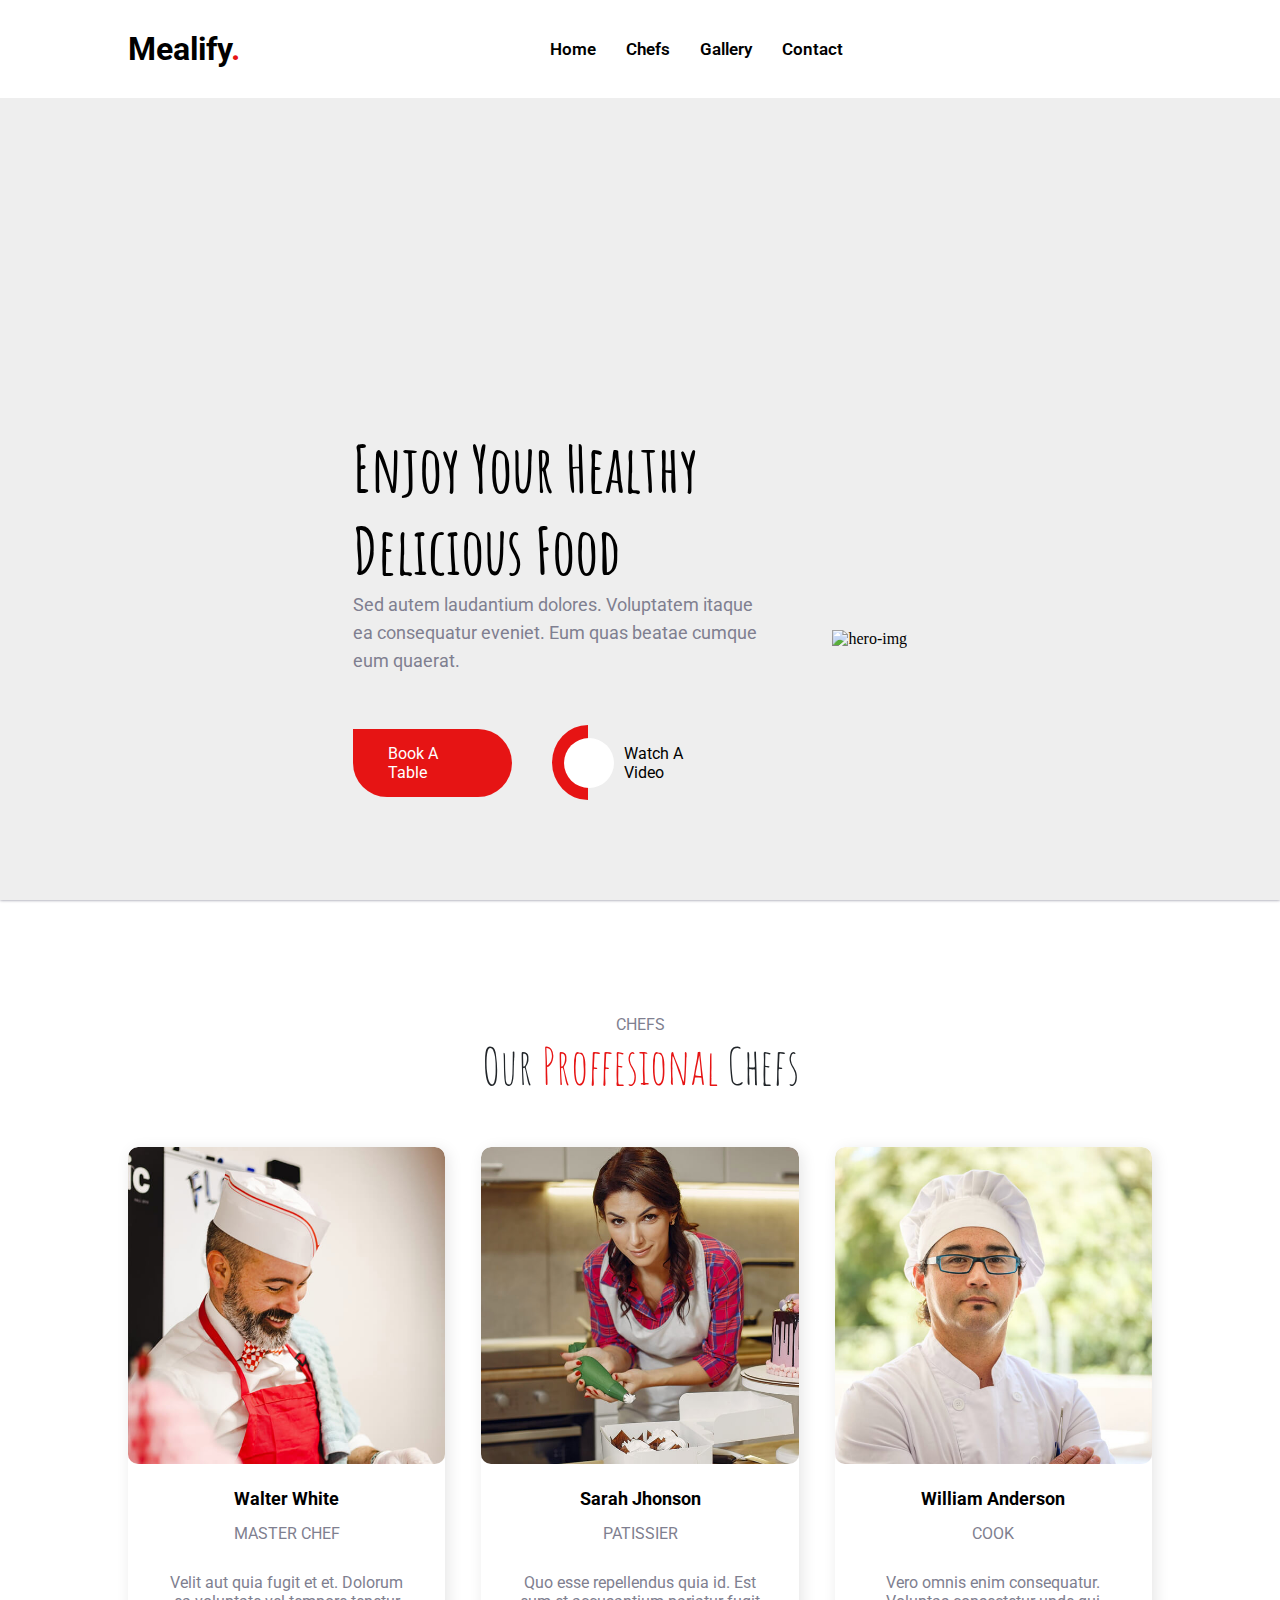
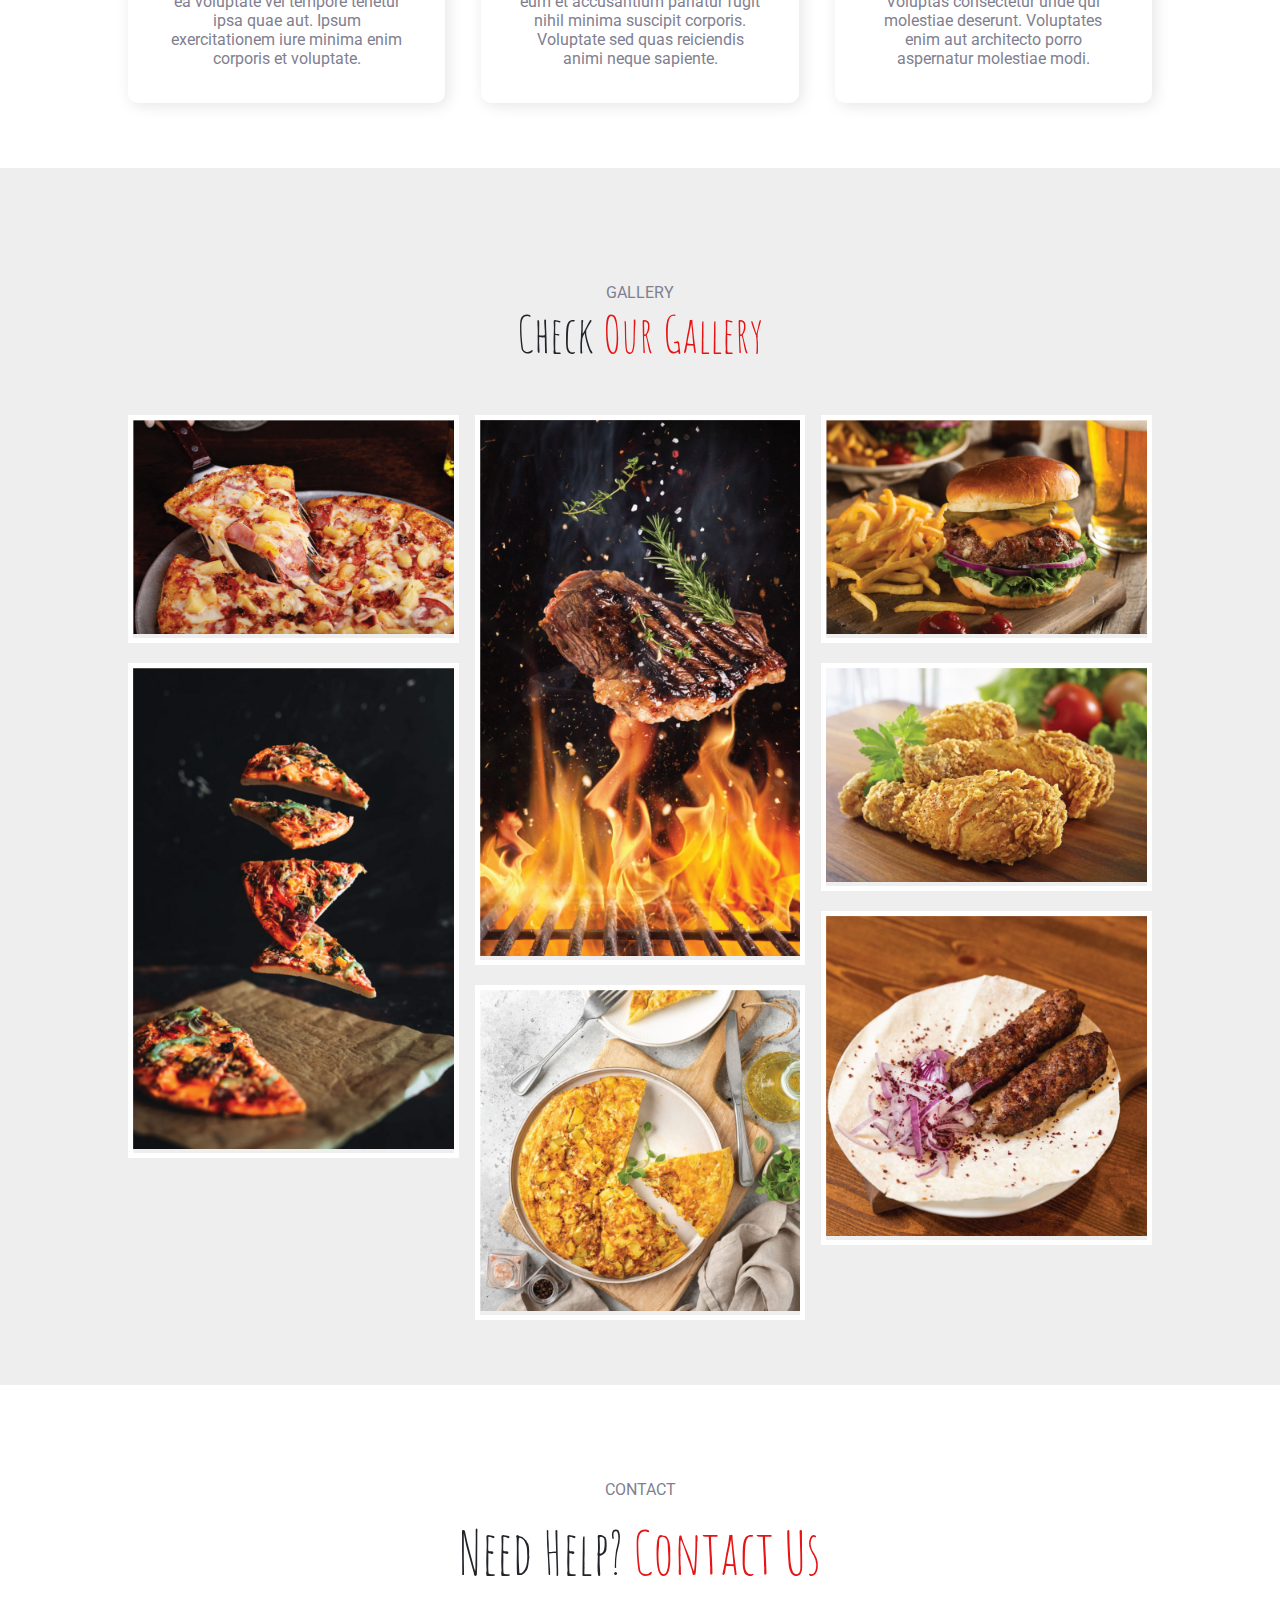
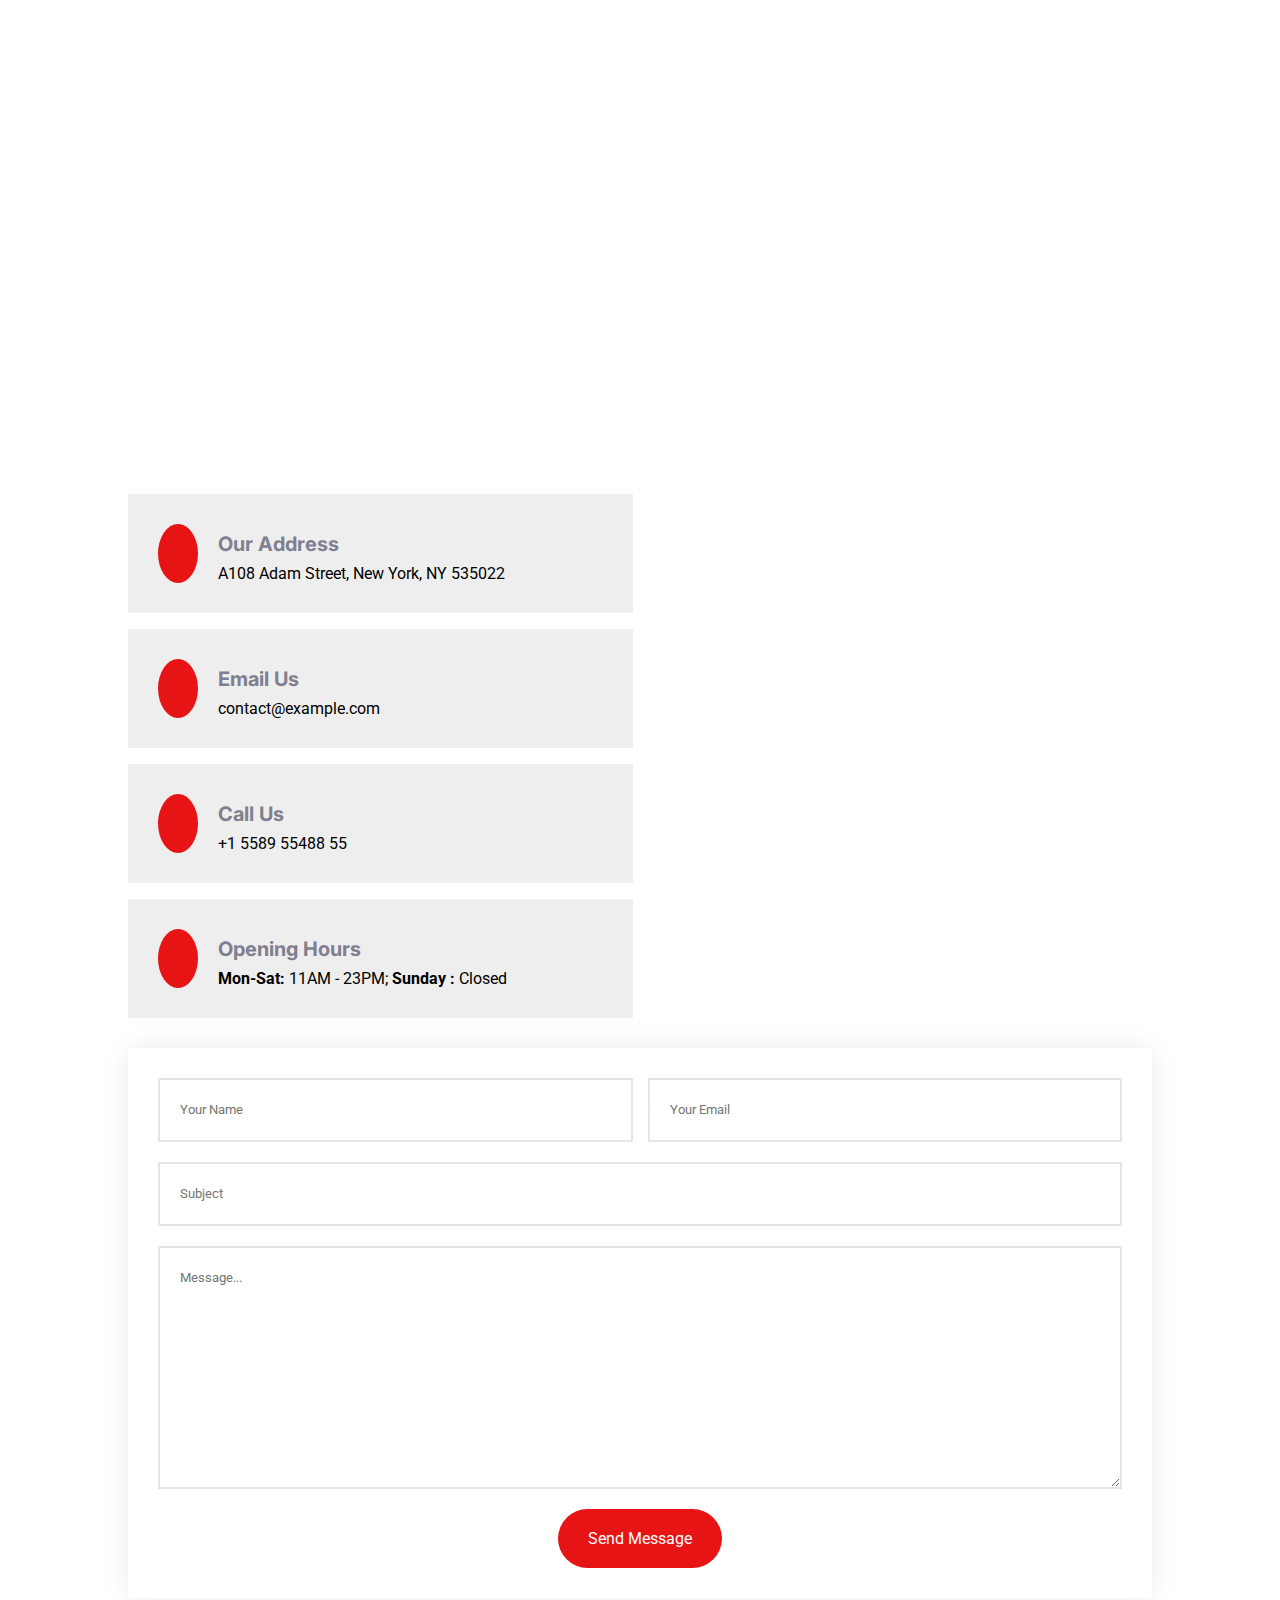
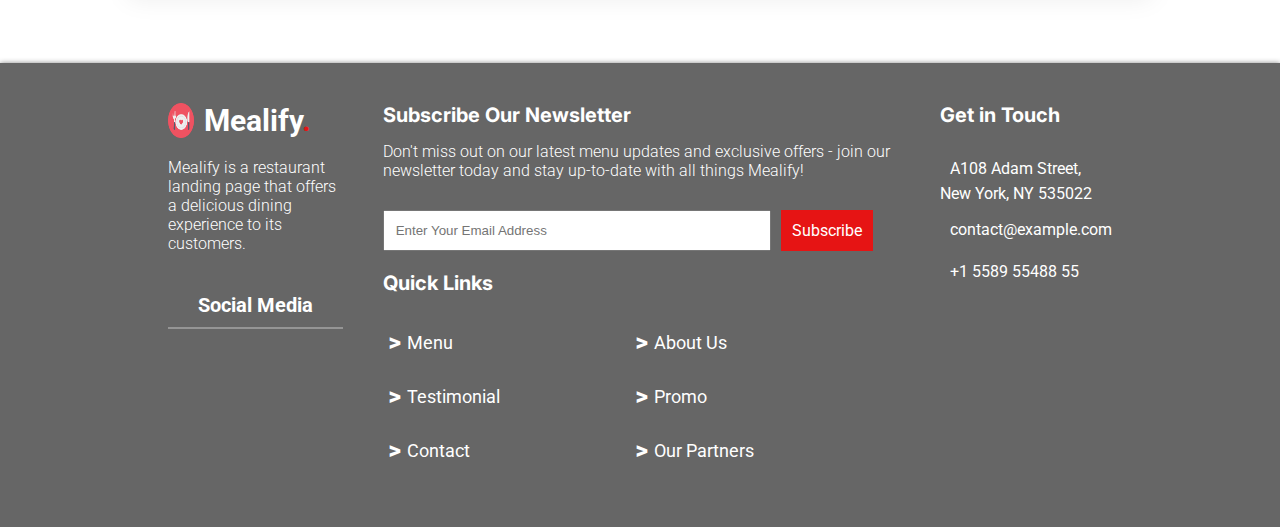
==== assignment-mealify/index.html @ a6d438a0 "Add files via upload" ====
<!DOCTYPE html>
<html lang="en">
  <head>
    <meta charset="UTF-8" />
    <meta name="viewport" content="width=device-width, initial-scale=1.0" />
    <title>Mealify</title>
    <link
      rel="stylesheet"
      href="https://cdnjs.cloudflare.com/ajax/libs/font-awesome/6.4.0/css/all.min.css"
      integrity="sha512-iecdLmaskl7CVkqkXNQ/ZH/XLlvWZOJyj7Yy7tcenmpD1ypASozpmT/E0iPtmFIB46ZmdtAc9eNBvH0H/ZpiBw=="
      crossorigin="anonymous"
      referrerpolicy="no-referrer"
    />
    <link rel="preconnect" href="https://fonts.googleapis.com" />
    <link rel="preconnect" href="https://fonts.gstatic.com" crossorigin />
    <link
      href="https://fonts.googleapis.com/css2?family=Amatic+SC:wght@400;700&display=swap"
      rel="stylesheet"
    />
    <link
      href="https://fonts.googleapis.com/css2?family=Roboto:wght@300;400;500;700;900&display=swap"
      rel="stylesheet"
    />
    <link
      href="https://fonts.googleapis.com/css2?family=Inter:wght@300;400;500;600;700;800;900&display=swap"
      rel="stylesheet"
    />
    <link rel="stylesheet" href="./css/style.css" />
  </head>
  <body>
    <!-- Header -->
    <nav>
      <div class="container">
        <div class="logo">
          <h1>Mealify<span>.</span></h1>
        </div>
        <div class="nav-bar">
          <ul class="menu-items">
            <li><a href="#home">Home</a></li>
            <li><a href="#chefs">Chefs</a></li>
            <li><a href="#gallery">Gallery</a></li>
            <li><a href="#contact">Contact</a></li>
          </ul>
        </div>
        <div class="mode-switch">
          <label for="mode" class="light"
            ><i class="fa-solid fa-sun"></i
          ></label>
          <label for="mode" class="dark"
            ><i class="fa-solid fa-moon"></i
          ></label>
          <input type="checkbox" id="mode" class="mode" />
          <i class="menu-bars fa-solid fa-bars"></i>
        </div>
      </div>
    </nav>
    <div id="home" class="hero-section-bg">
      <div class="container hero-section">
        <div class="header-content">
          <h2>Enjoy Your Healthy Delicious Food</h2>
          <p>
            Sed autem laudantium dolores. Voluptatem itaque ea consequatur
            eveniet. Eum quas beatae cumque eum quaerat.
          </p>
          <div class="btn-group">
            <a href="" class="red-btn">Book A Table</a>
            <a href="" class="video-btn"> Watch A Video</a>
          </div>
        </div>
        <div class="header-image">
          <img src="/img/hero-img.png" alt="hero-img" />
        </div>
      </div>
    </div>
    <!-- Header -->

    <!--CHEFS SECTION-->
    <div id="chefs" class="chefs-section">
      <div class="container">
        <div class="chefs-heading">
          <h3>Chefs</h3>
          <h1>Our <span>Proffesional</span> Chefs</h1>
        </div>
        <div class="chefs-pictures">
          <div class="card">
            <div class="card-inner">
              <div class="card-img">
                <img src="./img/chefs-1.jpg" alt="Chef-1" />
              </div>
              <div class="card-content">
                <h3>Walter White</h3>
                <p class="card-content-job">Master Chef</p>

                <p>
                  Velit aut quia fugit et et. Dolorum ea voluptate vel tempore
                  tenetur ipsa quae aut. Ipsum exercitationem iure minima enim
                  corporis et voluptate.
                </p>
                <ul class="social-icons">
                  <li>
                    <a href=""><i class="fa-brands fa-facebook"></i></a>
                  </li>
                  <li>
                    <a href=""><i class="fa-brands fa-twitter"></i></a>
                  </li>
                  <li>
                    <a href=""><i class="fa-brands fa-instagram"></i></a>
                  </li>
                  <li>
                    <a href=""><i class="fa-brands fa-linkedin"></i></a>
                  </li>
                </ul>
              </div>
            </div>
          </div>
          <div class="card">
            <div class="card-inner">
              <div class="card-img">
                <img src="./img/chefs-2.jpg" alt="Chef-2" />
              </div>
              <div class="card-content">
                <h3>Sarah Jhonson</h3>
                <p class="card-content-job">Patissier</p>
                <p>
                  Quo esse repellendus quia id. Est eum et accusantium pariatur
                  fugit nihil minima suscipit corporis. Voluptate sed quas
                  reiciendis animi neque sapiente.
                </p>
                <ul class="social-icons">
                  <li>
                    <a href=""><i class="fa-brands fa-facebook"></i></a>
                  </li>
                  <li>
                    <a href=""><i class="fa-brands fa-twitter"></i></a>
                  </li>
                  <li>
                    <a href=""><i class="fa-brands fa-instagram"></i></a>
                  </li>
                  <li>
                    <a href=""><i class="fa-brands fa-linkedin"></i></a>
                  </li>
                </ul>
              </div>
            </div>
          </div>
          <div class="card">
            <div class="card-inner">
              <div class="card-img">
                <img src="./img/chefs-3.jpg" alt="Chef-3" />
              </div>
              <div class="card-content">
                <h3>William Anderson</h3>
                <p class="card-content-job">Cook</p>
                <p>
                  Vero omnis enim consequatur. Voluptas consectetur unde qui
                  molestiae deserunt. Voluptates enim aut architecto porro
                  aspernatur molestiae modi.
                </p>
                <ul class="social-icons">
                  <li>
                    <a href=""><i class="fa-brands fa-facebook"></i></a>
                  </li>
                  <li>
                    <a href=""><i class="fa-brands fa-twitter"></i></a>
                  </li>
                  <li>
                    <a href=""><i class="fa-brands fa-instagram"></i></a>
                  </li>
                  <li>
                    <a href=""><i class="fa-brands fa-linkedin"></i></a>
                  </li>
                </ul>
              </div>
            </div>
          </div>
        </div>
      </div>
    </div>
    <!--CHEFS SECTION-->
    <!--GALLERY SECTION-->
    <div id="gallery" class="gallery-section">
      <div class="container">
        <div class="gallery-heading">
          <p>Gallery</p>
          <h1>Check <span>Our Gallery</span></h1>
        </div>
        <div class="gallery-masonry">
          <div class="gallery-content">
            <img src="./img/meal-1.jpg" alt="meal-1" />
            <div class="gllery-content-overlay">
              <h3>Pizza</h3>
              <p>Hawaiian pizza with ham and pineapple</p>
            </div>
          </div>
          <div class="gallery-content">
            <img src="./img/meal-4.jpg" alt="meal-4" />
            <div class="gllery-content-overlay">
              <h3>Levitation pizza</h3>
              <p>Levitation pizza on black background.</p>
            </div>
          </div>
          <div class="gallery-content">
            <img src="./img/meal-2.jpg" alt="meal-2" />
            <div class="gllery-content-overlay">
              <h3>Beef steaks</h3>
              <p>
                Tasty beef steaks flying above cast iron grate with fire flames.
              </p>
            </div>
          </div>
          <div class="gallery-content">
            <img src="./img/meal-7.jpg" alt="meal-7" />
            <div class="gllery-content-overlay">
              <h3>Frittata</h3>
              <p>Frittata or potato pie in a ceramic plate</p>
            </div>
          </div>
          <div class="gallery-content">
            <img src="./img/meal-3.jpg" alt="meal-3" />
            <div class="gllery-content-overlay">
              <h3>Burger</h3>
              <p>grass fed bison hamburger with chips & beer</p>
            </div>
          </div>
          <div class="gallery-content">
            <img src="./img/meal-5.jpg" alt="meal-5" />
            <div class="gllery-content-overlay">
              <h3>Crispy Fried Chicken</h3>
              <p>
                Golden brown chicken legs with a crunchy coating and juicy meat
              </p>
            </div>
          </div>
          <div class="gallery-content">
            <img src="./img/meal-6.jpg" alt="meal-6" />
            <div class="gllery-content-overlay">
              <h3>Lyulya kebab</h3>
              <p>
                Tender and juicy skewers of ground lamb or beef, flavored with
                aromatic spices and herbs
              </p>
            </div>
          </div>
        </div>
      </div>
    </div>
    <!--GALLERY SECTION-->
    <!--CONTACT SECTION-->
    <div id="contact" class="contact-section">
      <div class="container">
        <div class="contact-heading">
          <p>Contact</p>
          <h1>Need Help? <span>Contact Us</span></h1>
        </div>
        <div class="contact-map">
          <iframe
            src="https://www.google.com/maps/embed?pb=!1m14!1m8!1m3!1d12097.445785295115!2d-74.006138!3d40.710059!3m2!1i1024!2i768!4f13.1!3m3!1m2!1s0x89c25a22a3bda30d%3A0xb89d1fe6bc499443!2sDowntown%20Conference%20Center!5e0!3m2!1sen!2sus!4v1681863129691!5m2!1sen!2sus"
            style="border: 0"
            allowfullscreen=""
            loading="lazy"
            referrerpolicy="no-referrer-when-downgrade"
          ></iframe>
        </div>
        <div class="contact-details">
          <div class="address">
            <div class="icon">
              <i class="fa-solid fa-map"></i>
            </div>
            <div class="address-content">
              <h3>Our Address</h3>
              <p>A108 Adam Street, New York, NY 535022</p>
            </div>
          </div>
          <div class="email">
            <div class="icon">
              <i class="fa-solid fa-envelope"></i>
            </div>
            <div class="email-content">
              <h3>Email Us</h3>
              <p>contact@example.com</p>
            </div>
          </div>
          <div class="call-us">
            <div class="icon">
              <i class="fa-solid fa-phone"></i>
            </div>
            <div class="call-us-content">
              <h3>Call Us</h3>
              <p>+1 5589 55488 55</p>
            </div>
          </div>
          <div class="working-hours">
            <div class="icon">
              <i class="fa-sharp fa-solid fa-clock"></i>
            </div>
            <div class="working-hours-content">
              <h3>Opening Hours</h3>
              <p><b>Mon-Sat:</b> 11AM - 23PM; <b>Sunday :</b> Closed</p>
            </div>
          </div>
        </div>
        <div class="contact-form">
          <form>
            <div class="info">
              <input type="text" name="name" placeholder="Your Name" />
              <input type="email" name="email" placeholder="Your Email" />
            </div>
            <input type="text" name="subject" placeholder="Subject" />
            <textarea
              rows="10"
              cols="70"
              name="message"
              placeholder="Message..."
            ></textarea>
            <button class="btn" type="submit">Send Message</button>
          </form>
        </div>
      </div>
    </div>
    <!--CONTACT SECTION-->
    <!--FOOTER SECTION-->
    <footer>
      <div class="container">
        <div class="footer-about">
          <div>
            <img src="./img/favicon.png" alt="logo" />
            <h2 class="logo-text">Mealify</h2>
          </div>
          <p>
            Mealify is a restaurant landing page that offers a delicious dining
            experience to its customers.
          </p>
          <h3>Social Media</h3>
          <ul class="social-links">
            <li>
              <a href="">
                <i class="fa-brands fa-facebook"></i>
              </a>
            </li>
            <li>
              <a href=""><i class="fa-brands fa-twitter"></i></a>
            </li>
            <li>
              <a href=""><i class="fa-brands fa-instagram"></i></a>
            </li>
            <li>
              <a href=""><i class="fa-brands fa-linkedin"></i></a>
            </li>
          </ul>
        </div>
          <div class="footer-subscription">
            <div class="subscription-content">
              <h3>Subscribe Our Newsletter</h3>
              <p>
                Don't miss out on our latest menu updates and exclusive offers -
                join our newsletter today and stay up-to-date with all things
                Mealify!
              </p>
              <div class="subscription-form">
                <input type="email" name="email" placeholder="Enter Your Email Address" />
                <button class="subscribe-btn">
                  <i class="fa-solid fa-envelope"></i>
                  Subscribe
                </button>
              </div>
            </div>
            <div class="quick-links">
              <h3>Quick Links</h3>
              <ul>
                <li><a href="">Menu</a></li>
                <li><a href="">About Us</a></li>
                <li><a href="">Testimonial</a></li>
                <li><a href="">Promo</a></li>
                <li><a href="">Contact</a></li>
                <li><a href="">Our Partners</a></li>
              </ul>
            </div>
          </div>
          <div class="footer-contact-details">
            <h3>Get in Touch</h3>
            <ul>
              <li>
                <i class="fa-sharp fa-solid fa-location-dot"></i>
                <span>A108 Adam Street, New York, NY 535022</span>
              </li>
              <li>
                <i class="fa-solid fa-envelope"></i>
                <a href="">contact@example.com</a>
              </li>
              <li>
                <i class="fa-solid fa-phone"></i>
                <a href="">+1 5589 55488 55</a>
              </li>
            </ul>
          </div>
        </div>
      </div>
    </footer>
    <!--FOOTER SECTION-->
  </body>
</html>
---- assignment-mealify/css/style.css ----
:root {
  --light-gray: #eeeeee;
  --red: #e61414;
  --pcolor: #7f7f90;
  --dark-black: #171717;
  --light-black: #252525;
  --gold: #c17e20;
  --lighter-black: #202020;
}

* {
  padding: 0;
  margin: 0;
  box-sizing: border-box;
}

.container {
  width: 80%;
  margin: 15px auto;
}

html {
  scroll-behavior: smooth;
}

nav {
  background-color: #fff;
  position: fixed;
  width: 100%;
  z-index: 999;
  top: 0;
  left: 0;
  right: 0;
}

nav .container {
  display: flex;
  flex-wrap: nowrap;
  justify-content: space-between;
  align-items: center;
  padding: 15px 0px;
}

.logo h1 {
  font-family: "Roboto", sans-serif;
}

.logo span {
  color: var(--red);
}

.menu-items {
  list-style: none;
  display: flex;
}

.menu-items li {
  padding: 0px 15px;
}

.menu-items a {
  text-decoration: none;
  font-family: "Roboto", sans-serif;
  color: #000;
  font-size: 17px;
  font-weight: 600;
  position: relative;
}

.menu-items a::before {
  content: "";
  position: absolute;
  background-color: var(--red);
  height: 5px;
  width: 0%;
  bottom: -5px;
  transition: 0.5s;
}

.menu-items a:hover::before {
  width: 100%;
}

.menu-bars {
  display: none;
}

.hero-section-bg {
  background-color: var(--light-gray);
  box-shadow: 0px 0px 3px var(--pcolor);
  height: 100vh;
  display: flex;
  align-items: flex-end;
}

.hero-section-bg .container {
  display: flex;
  align-items: center;
  justify-content: center;
  gap: 50px;
  margin-bottom: 50px;
}

.header-content {
  width: 40%;
}

.header-content h2 {
  font-family: "Amatic SC", cursive;
  font-weight: 700;
  font-size: 65px;
}

.header-content p {
  font-family: "Roboto", sans-serif;
  color: var(--pcolor);
  font-size: 18px;
  font-weight: 400;
  line-height: 28px;
}

.header-image {
  max-width: 40%;
  padding: 20px;
}

.header-image img {
  width: 100%;
}

.header-image img:hover {
  animation: shake 1s infinite;
}

@keyframes shake {
  0% {
    transform: translate(1px, 1px) rotate(0deg);
  }
  10% {
    transform: translate(-1px, -2px) rotate(-1deg);
  }
  20% {
    transform: translate(-3px, 0px) rotate(1deg);
  }
  30% {
    transform: translate(3px, 2px) rotate(0deg);
  }
  40% {
    transform: translate(1px, -1px) rotate(1deg);
  }
  50% {
    transform: translate(-1px, 2px) rotate(-1deg);
  }
  60% {
    transform: translate(-3px, 1px) rotate(0deg);
  }
  70% {
    transform: translate(3px, 1px) rotate(-1deg);
  }
  80% {
    transform: translate(-1px, -1px) rotate(1deg);
  }
  90% {
    transform: translate(1px, 2px) rotate(0deg);
  }
  100% {
    transform: translate(1px, -2px) rotate(-1deg);
  }
}

.btn-group {
  margin: 30px 0px;
  display: flex;
  align-items: center;
}

.btn-group a {
  text-decoration: none;
  margin-right: 20px;
}

.red-btn {
  color: #fff;
  background-color: var(--red);
  padding: 15px 35px;
  border-radius: 0px 50px 50px 50px;
  font-family: "Roboto", sans-serif;
}

.video-btn {
  display: flex;
  align-items: center;
  position: relative;
  padding: 20px;
  font-family: "Roboto", sans-serif;
  color: #000;
}

.video-btn::before {
  content: "";
  width: 75px;
  height: 75px;
  border-radius: 50%;
  background: linear-gradient(90deg, var(--red) 50%, transparent 50%);
}

.video-btn::after {
  content: "\f04b";
  font-weight: 900;
  font-family: "Font Awesome 6 Free";
  color: #000;
  width: 50px;
  height: 50px;
  border-radius: 50%;
  background-color: #fff;
  position: absolute;
  left: 15%;
  display: flex;
  align-items: center;
  justify-content: center;
}

.chefs-section {
  padding: 50px 0px;
}

.chefs-heading {
  padding: 50px 0px;
  text-align: center;
}

.chefs-heading h3 {
  font-family: "Roboto", sans-serif;
  font-size: 16px;
  font-weight: 400;
  color: rgb(127, 127, 144);
  text-transform: uppercase;
}

.chefs-heading h1 {
  font-family: "Amatic SC", sans-serif;
  font-size: 50px;
  font-weight: 400;
  color: rgb(33, 37, 41);
}

.chefs-heading span {
  font-family: "Amatic SC", sans-serif;
  font-size: 50px;
  font-weight: 400;
  color: var(--red);
}

.chefs-pictures {
  display: flex;
  justify-content: space-between;
}

.card {
  width: 31%;
  box-shadow: 3px 3px 15px 0px rgba(0, 0, 0, 0.1);
  border-radius: 10px;
  transition: 1s;
  overflow: hidden;
  position: relative;
}

.card:hover {
  scale: 1.1;
}

.card-img {
  position: relative;
}

.card-img::before {
  content: "";
  background-image: url(/img/zegzag.svg);
  background-repeat: no-repeat;
  position: absolute;
  width: 100%;
  height: 100%;
  top: 80%;
}

.card-img img {
  width: 100%;
  border-radius: 10px;
}

.card-content {
  text-align: center;
  padding: 20px;
}

.card-content h3 {
  font-family: "Roboto", sans-serif;
  font-size: 18px;
  font-weight: 700;
  text-transform: capitalize;
}

.card-content-job {
  padding-bottom: 20px;
  font-family: "Roboto", sans-serif;
  font-size: 15px;
  font-weight: 400;
  color: rgb(127, 127, 144);
  text-transform: uppercase;
}
.card-content p {
  padding: 15px;
  font-family: "Roboto", sans-serif;
  font-size: 16px;
  font-weight: 400;
  color: rgb(127, 127, 144);
}

.social-icons {
  list-style: none;
  background-color: #ffffff4d;
  width: fit-content;
  padding: 15px;
  border-radius: 5px;
  position: absolute;
  top: 0;
  right: -15%;
  transition: right 0.5;
}
.social-icons li a {
  color: #37373f66;
}

.social-icons li a i {
  padding-bottom: 10px;
  font-size: 18px;
}

.social-icons li a i:hover {
  color: #000000a2;
}

.card:hover .social-icons {
  right: 5%;
  top: 3%;
  transition: right 0.5s 0.5s;
}

.gallery-section {
  background-color: var(--light-gray);
  padding: 50px 0px;
}

.gallery-heading {
  padding: 50px 0px;
  text-align: center;
}

.gallery-heading p {
  font-family: "Roboto", sans-serif;
  font-size: 16px;
  font-weight: 400;
  color: rgb(127, 127, 144);
  text-transform: uppercase;
}

.gallery-heading h1 {
  font-family: "Amatic SC", sans-serif;
  font-size: 50px;
  font-weight: 400;
  color: rgb(33, 37, 41);
}

.gallery-heading span {
  font-family: "Amatic SC", sans-serif;
  font-size: 50px;
  font-weight: 400;
  color: var(--red);
}

.gallery-masonry {
  column-count: 3;
}

.gallery-content {
  position: relative;
  overflow: hidden;
  border: 5px solid #fff;
  height: fit-content;
  margin-bottom: 20px;
}

.gallery-content img {
  width: 100%;
  transition: scale 0.5s;
}

.gallery-content:hover img {
  scale: 1.1;
}

.gallery-masonry .gallery-content .gllery-content-overlay {
  background-color: #3e3e3e48;
  position: absolute;
  width: 100%;
  height: 100%;
  top: 100%;
  left: 0;
  padding: 20px;
  color: #fff;
  display: flex;
  flex-direction: column;
  justify-content: center;
  align-items: center;
  text-align: center;
  transition: top 0.5s;
}

.gallery-masonry .gallery-content:hover .gllery-content-overlay {
  top: 0;
}

.gallery-content .gllery-content-overlay h3 {
  font-family: "Inter", sans-serif;
  font-size: 24px;
}

.gallery-content .gllery-content-overlay p {
  font-family: "Roboto", sans-serif;
  font-size: 16px;
  font-weight: 400;
}

.contact-section {
  padding: 50px 0px;
}

.contact-heading {
  text-align: center;
  padding: 30px 0px;
}

.contact-heading p {
  font-family: "Roboto", sans-serif;
  font-size: 16px;
  font-weight: 400;
  text-transform: uppercase;
  padding-bottom: 15px;
  color: rgb(127, 127, 144);
}

.contact-heading h1 {
  font-family: "Amatic SC", sans-serif;
  font-size: 60px;
  font-weight: 400;
  color: rgb(33, 37, 41);
}

.contact-heading span {
  font-family: "Amatic SC", sans-serif;
  font-size: 60px;
  font-weight: 400;
  color: var(--red);
}

.contact-map iframe {
  width: 100%;
  height: 50vh;
}

.address,
.email,
.call-us,
.working-hours {
  background-color: var(--light-gray);
  width: 49.3%;
  padding: 30px;
  display: flex;
  column-gap: 20px;
}

.contact-details {
  display: flex;
  flex-wrap: wrap;
  gap: 16px;
  margin: 20px 0px;
}

.address-content h3,
.email-content h3,
.call-us-content h3,
.working-hours-content h3 {
  font-family: "Inter", sans-serif;
  font-size: 20px;
  font-weight: 700;
  color: var(--pcolor);
  line-height: 40px;
}

.address-content p,
.email-content p,
.call-us-content p,
.working-hours-content p {
  font-family: "Roboto", sans-serif;
  font-size: 16px;
  font-weight: 400;
}

.icon {
  background-color: var(--red);
  padding: 20px;
  border-radius: 50%;
}

.icon i {
  color: #fff;
  font-size: 20px;
}

.contact-form {
  margin-top: 30px;
}

.contact-form form {
  display: flex;
  flex-direction: column;
  box-shadow: 0px 0px 25px #00000014;
  padding: 30px;
  align-items: center;
}

.contact-form form input,
textarea {
  margin-bottom: 20px;
  padding: 20px;
  line-height: 1.5;
  border: 2px solid rgba(0, 0, 0, 0.1);
  width: 100%;
  font-family: "Roboto", sans-serif;
  font-weight: 400;
  color: rgba(0, 0, 0, 0.1);
}

.contact-form form .info {
  display: flex;
  column-gap: 15px;
  width: 100%;
}

.contact-form form .info input {
  width: 50%;
}

.btn {
  background-color: var(--red);
  padding: 20px 30px;
  width: fit-content;
  color: #fff;
  border: none;
  border-radius: 100px;
  font-family: "Roboto", sans-serif;
  font-size: 16px;
  font-weight: 400;
}

footer {
  background-image: linear-gradient(#0009, #0009),
    url(/img/textured-metal-background.jpg);

  box-shadow: 0px 0px 5px #0007;
  background-size: contain;
}

footer .container {
  margin: 0px auto;
  display: flex;
  padding: 40px;
  gap: 40px;
}

.footer-about {
  display: flex;
  flex-direction: column;
  width: 33.333%;
}

.footer-about div {
  display: flex;
  gap: 10px;
  margin-bottom: 20px;
}

.footer-about p {
  font-family: "Roboto", sans-serif;
  font-size: 16px;
  color: #fff;
  font-weight: 300;
  margin-bottom: 30px;
}

.footer-about h3 {
  font-family: "Roboto", sans-serif;
  font-size: 20px;
  text-align: center;
  color: #fff;
  border-bottom: 2px solid #ddd6;
  margin-bottom: 20px;
  padding: 10px;
}

.social-links {
  list-style: none;
  display: flex;
  gap: 20px;
  justify-content: center;
}
.social-links li a i {
  font-size: 28px;
  color: #fff;
}

.footer-about img {
  width: 15%;
}

.logo-text {
  font-family: "Roboto", sans-serif;
  font-size: 30px;
  color: #fff;
  position: relative;
}

.logo-text::after {
  content: ".";
  color: var(--red);
  font-size: 30px;
}

.subscription-content h3 {
  font-family: "Inter", sans-serif;
  font-size: 20px;
  font-weight: 700;
  color: #fff;
  margin-bottom: 15px;
}

.subscription-content p {
  font-family: "Roboto", sans-serif;
  font-size: 16px;
  color: #fff;
  font-weight: 300;
  margin-bottom: 30px;
}

.subscription-form {
  display: flex;
  gap: 10px;
  margin-bottom: 20px;
}

.subscription-form input {
  padding: 11px;
  width: 75%;
}

.subscribe-btn {
  padding: 11px;
  background-color: var(--red);
  border: none;
  color: #fff;
  font-family: "Roboto", sans-serif;
  font-size: 16px;
}

.quick-links h3 {
  font-family: "Inter", sans-serif;
  font-size: 20px;
  font-weight: 700;
  color: #fff;
  margin-bottom: 30px;
}

.quick-links ul {
  list-style: none;
  display: flex;
  flex-wrap: wrap;
  column-gap: 15px;
}

.quick-links ul li {
  margin-bottom: 20px;
  width: 45%;
  padding: 5px;
  transition: transform 0.5s;
}

.quick-links ul li::before {
  content: ">";
  margin-right: 5px;
  font-family: "Inter", sans-serif;
  color: #fff;
  font-weight: 900;
  font-size: 20px;
}

.quick-links ul li a {
  text-decoration: none;
  color: #fff;
  font-family: "Roboto", sans-serif;
  font-size: 18px;
}

.quick-links ul li:hover {
  background-color: #222;
  transform: translateX(10px);
}

.footer-contact-details h3 {
  font-family: "Inter", sans-serif;
  font-size: 20px;
  font-weight: 700;
  color: #fff;
  margin-bottom: 30px;
}

.footer-contact-details ul {
  list-style: none;
}

.footer-contact-details ul li {
  padding-bottom: 15px;
}

.footer-contact-details ul li i {
  font-size: 24px;
  color: var(--red);
  margin-right: 10px;
  vertical-align: middle;
}

.footer-contact-details ul li a {
  font-size: 16px;
  color: #fff;
  text-decoration: none;
  font-family: "Roboto", sans-serif;
}

.footer-contact-details ul li span {
  font-size: 16px;
  color: #fff;
  font-family: "Roboto", sans-serif;
}

/* Dark Mode */

.light,
.dark i {
  font-size: 26px;
}

.light,
input[type="checkbox"] {
  display: none;
}

:root:has(#mode:checked) .container {
  margin: 15px auto 0px;
}

:root:has(#mode:checked) .light {
  display: block;
}

:root:has(#mode:checked) .dark {
  display: none;
}

:root:has(#mode:checked) nav {
  background-color: var(--dark-black);
}

:root:has(#mode:checked) .hero-section-bg {
  background-color: var(--light-black);
}

:root:has(#mode:checked) .menu-items li a,
.light i {
  color: #fff;
}

:root:has(#mode:checked) .header-content h2 {
  color: #fff;
}

:root:has(#mode:checked) .logo h1 {
  color: #fff;
}

:root:has(#mode:checked) .logo span {
  color: var(--gold);
}

:root:has(#mode:checked) .video-btn {
  color: #fff;
}

:root:has(#mode:checked) .menu-items a::before {
  background-color: var(--gold);
}

:root:has(#mode:checked) .chefs-section {
  background-color: var(--lighter-black);
}

:root:has(#mode:checked) .chefs-heading h1 {
  color: #fff;
}

:root:has(#mode:checked) .chefs-heading span {
  color: var(--gold);
}

:root:has(#mode:checked) .card-content h3 {
  color: #fff;
}

:root:has(#mode:checked) .card-inner {
  background-color: #171717;
}

:root:has(#mode:checked) .card-img::before {
  content: "";
  background-image: url(/img/zegzag-dark.svg);
  background-repeat: no-repeat;
  position: absolute;
  width: 100%;
  height: 100%;
  top: 80%;
}

:root:has(#mode:checked) .gallery-section {
  background-color: var(--light-black);
}

:root:has(#mode:checked) .gallery-heading h1 {
  color: #fff;
}

:root:has(#mode:checked) .gallery-heading span {
  color: var(--gold);
}

:root:has(#mode:checked) .contact-section {
  background-color: var(--lighter-black);
}

:root:has(#mode:checked) .contact-section h1 {
  color: #fff;
}

:root:has(#mode:checked) .contact-section span {
  color: var(--gold);
}

:root:has(#mode:checked) .address {
  background-color: var(--dark-black);
}

:root:has(#mode:checked) .email {
  background-color: var(--dark-black);
}

:root:has(#mode:checked) .call-us {
  background-color: var(--dark-black);
}

:root:has(#mode:checked) .working-hours {
  background-color: var(--dark-black);
}

:root:has(#mode:checked) .address-content p {
  color: #fff;
}

:root:has(#mode:checked) .email-content p {
  color: #fff;
}

:root:has(#mode:checked) .call-us-content p {
  color: #fff;
}

:root:has(#mode:checked) .working-hours-content p {
  color: #fff;
}

:root:has(#mode:checked) .icon {
  background-color: var(--gold);
}

:root:has(#mode:checked) .icon i {
  color: #000;
}

:root:has(#mode:checked) form {
  background-color: var(--dark-black);
}

:root:has(#mode:checked) .btn {
  background-color: var(--gold);
}

:root:has(#mode:checked) footer .container {
  margin: auto;
}

:root:has(#mode:checked) .subscribe-btn {
  background-color: var(--gold);
}

:root:has(#mode:checked) .footer-contact-details i {
  color: var(--gold);
}

:root:has(.hero-section-bg:target) li a[href="#home"]::after {
  content: "";
  position: absolute;
  background-color: var(--red);
  height: 5px;
  width: 100%;
  bottom: -5px;
  left: 0;
}

:root:has(.chefs-section:target) li a[href="#chefs"]::after {
  content: "";
  position: absolute;
  background-color: var(--red);
  height: 5px;
  width: 100%;
  bottom: -5px;
  left: 0;
}

:root:has(.gallery-section:target) li a[href="#gallery"]::after {
  content: "";
  position: absolute;
  background-color: var(--red);
  height: 5px;
  width: 100%;
  bottom: -5px;
  left: 0;
}

:root:has(.contact-section:target) li a[href="#contact"]::after {
  content: "";
  position: absolute;
  background-color: var(--red);
  height: 5px;
  width: 100%;
  bottom: -5px;
  left: 0;
}

:root:has(.hero-section-bg:target):has(#mode:checked)
  li
  a[href="#home"]::after {
  background-color: var(--gold);
}

:root:has(.chefs-section:target):has(#mode:checked) li a[href="#chefs"]::after {
  background-color: var(--gold);
}

:root:has(.gallery-section:target):has(#mode:checked)
  li
  a[href="#gallery"]::after {
  background-color: var(--gold);
}

:root:has(.contact-section:target):has(#mode:checked)
  li
  a[href="#contact"]::after {
  background-color: var(--gold);
}

/* Media */

@media screen and (max-width: 768px) {
  .menu-items {
    display: none;
  }

  .menu-bars {
    display: inline-block;
    font-size: 24px;
    margin-left: 20px;
  }

  .hero-section-bg {
    height: auto;
  }

  .hero-section {
    margin-top: 50px;
    padding-top: 50px;
  }

  .hero-section-bg .container {
    display: flex;
    flex-direction: column-reverse;
  }

  .header-content {
    width: 100%;
  }

  .header-image {
    max-width: 75%;
  }

  .chefs-pictures {
    flex-direction: column;
  }

  .card {
    width: 100%;
    margin-bottom: 40px;
  }

  .gallery-masonry {
    column-count: 1;
  }

  .address,
  .email,
  .call-us,
  .working-hours {
    width: 100%;
  }

  .contact-form form .info {
    flex-direction: column;
  }

  .contact-form form .info input {
    width: 100%;
  }

  footer .container {
    flex-direction: column;
  }

  .footer-about div {
    align-items: center;
  }

  .footer-about {
    width: 100%;
  }
}
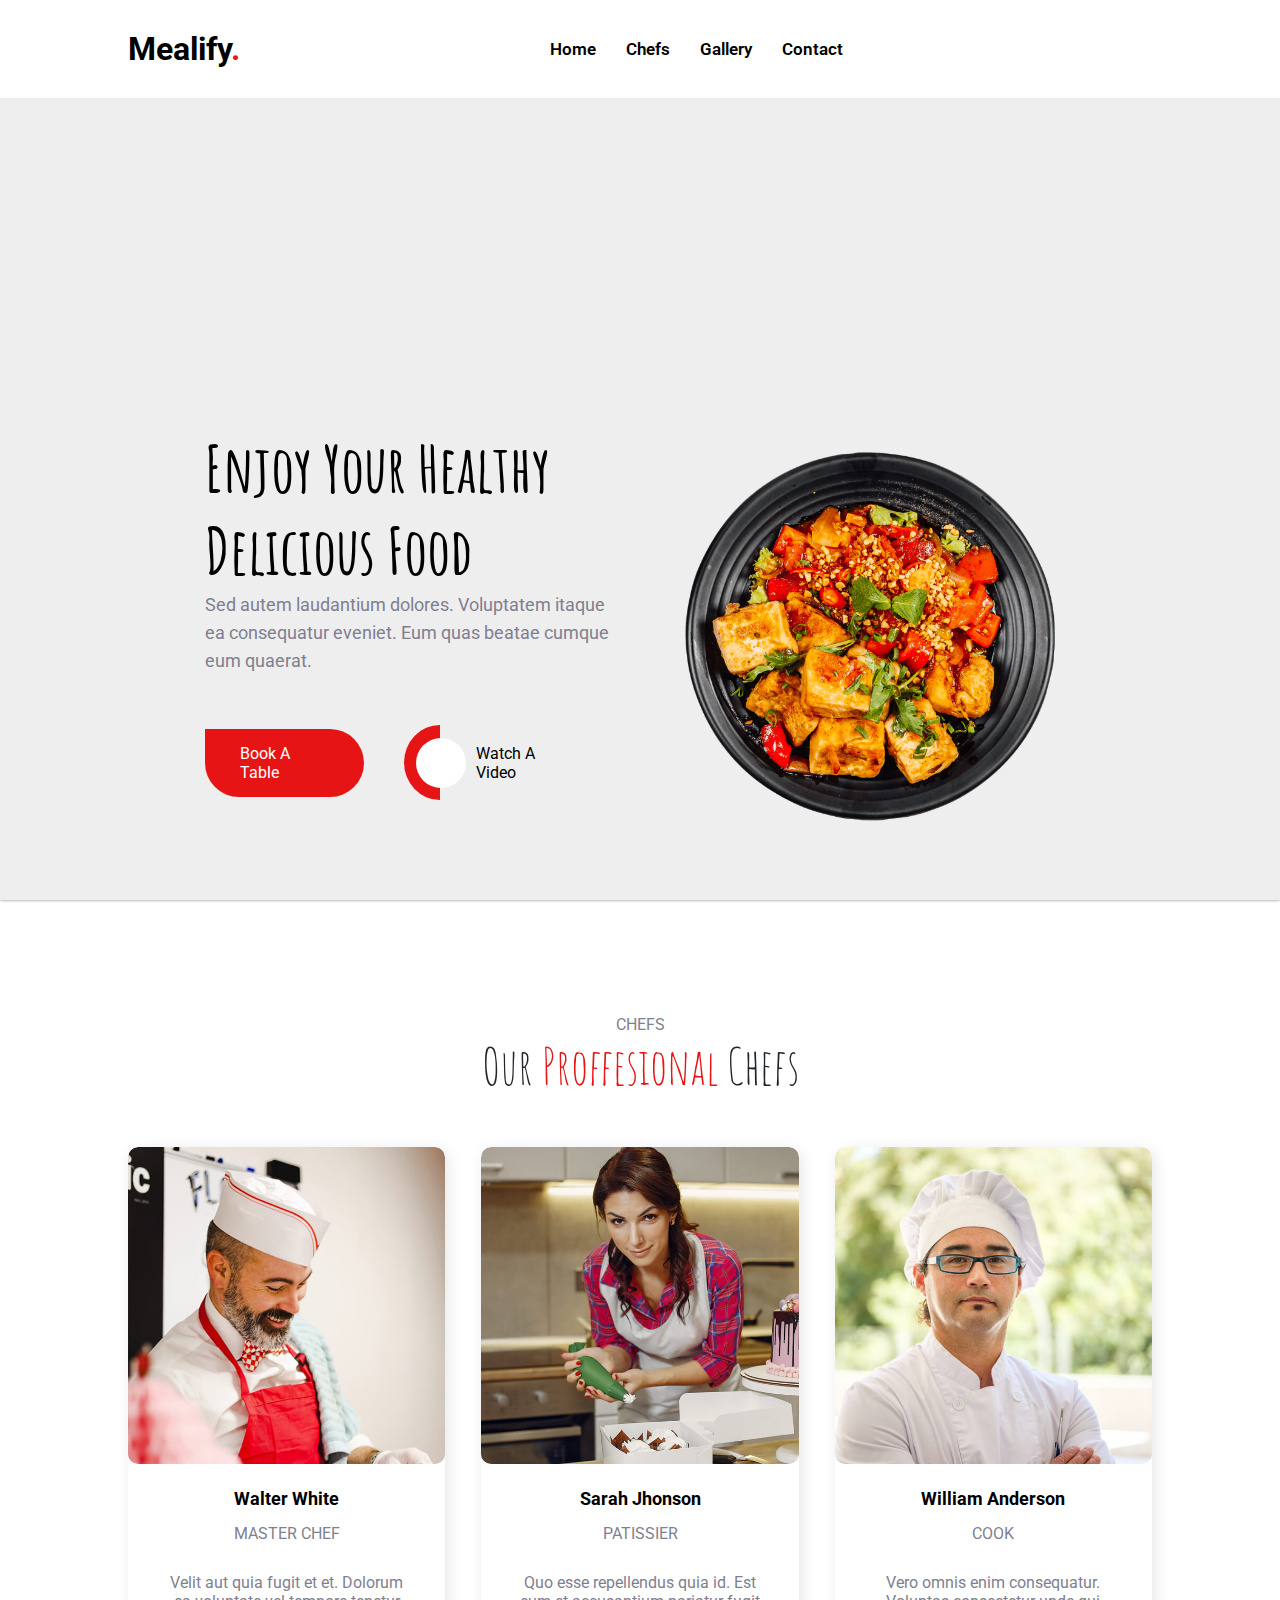
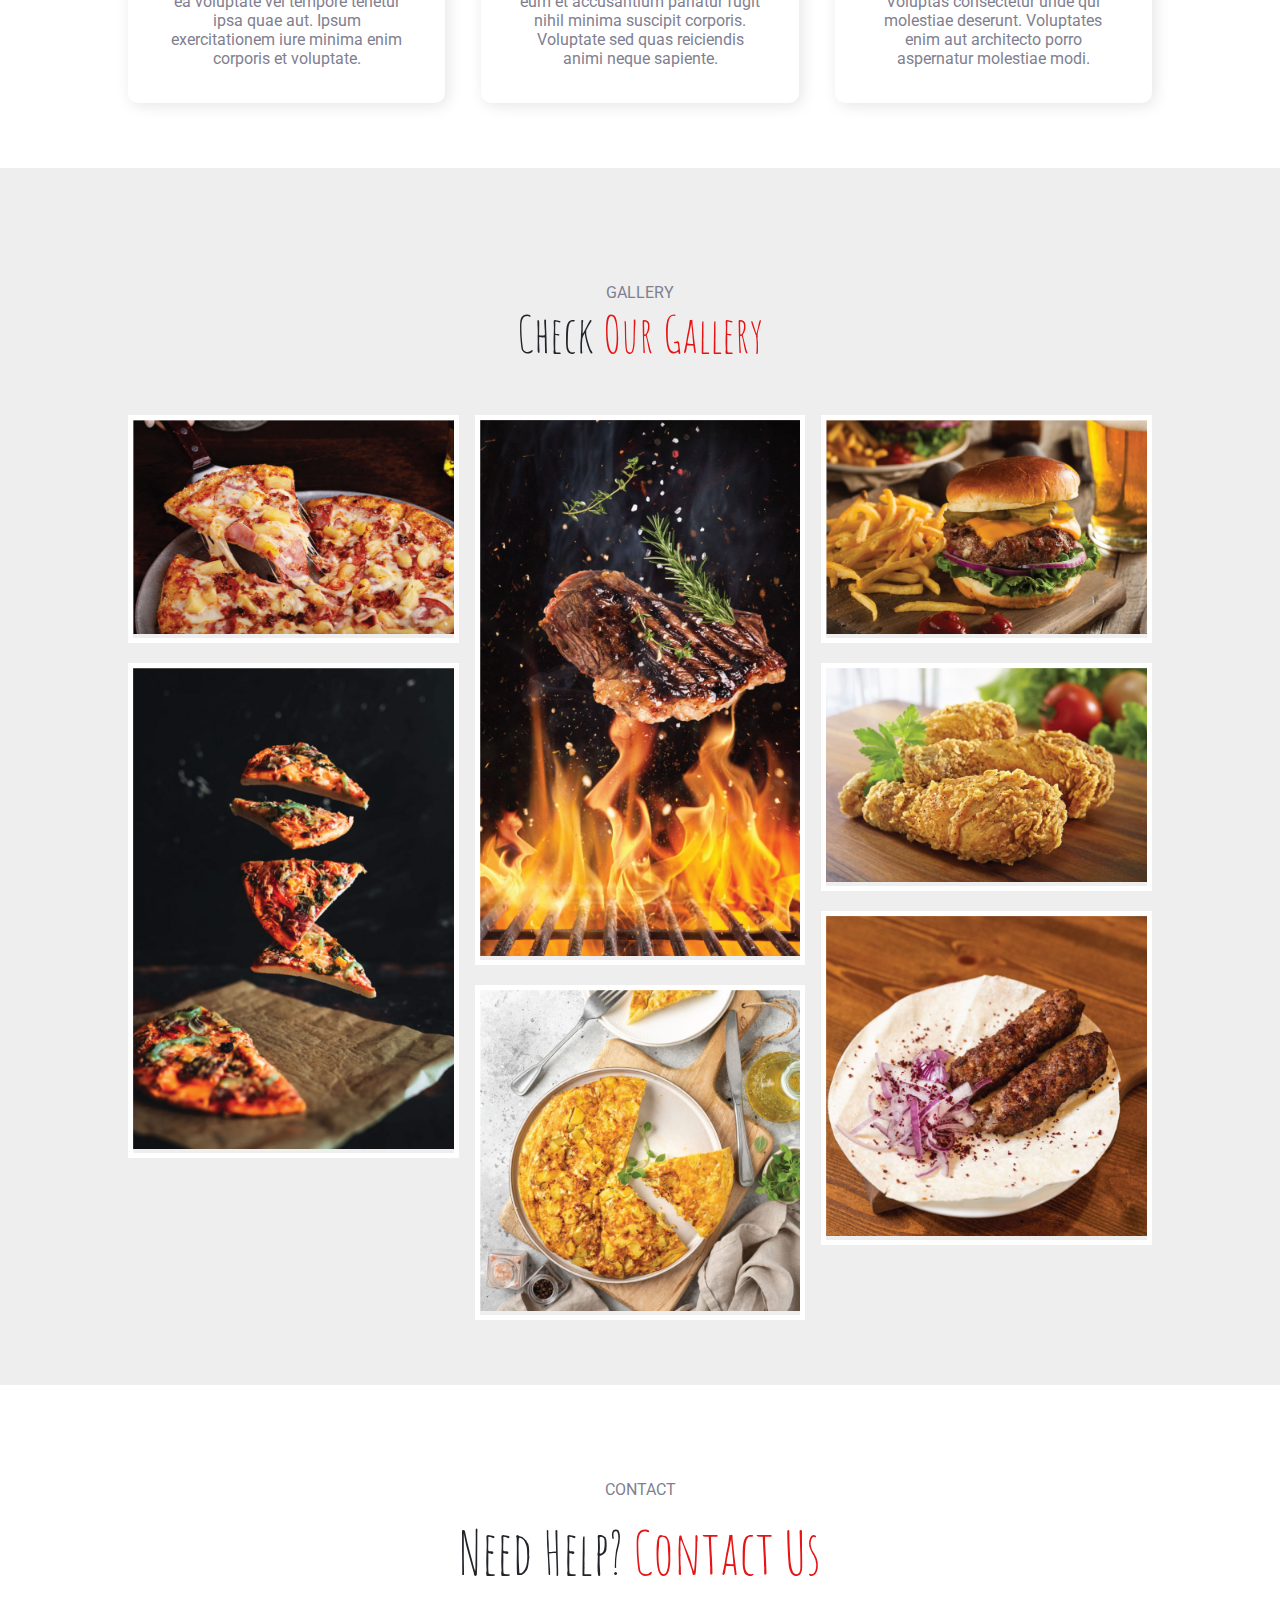
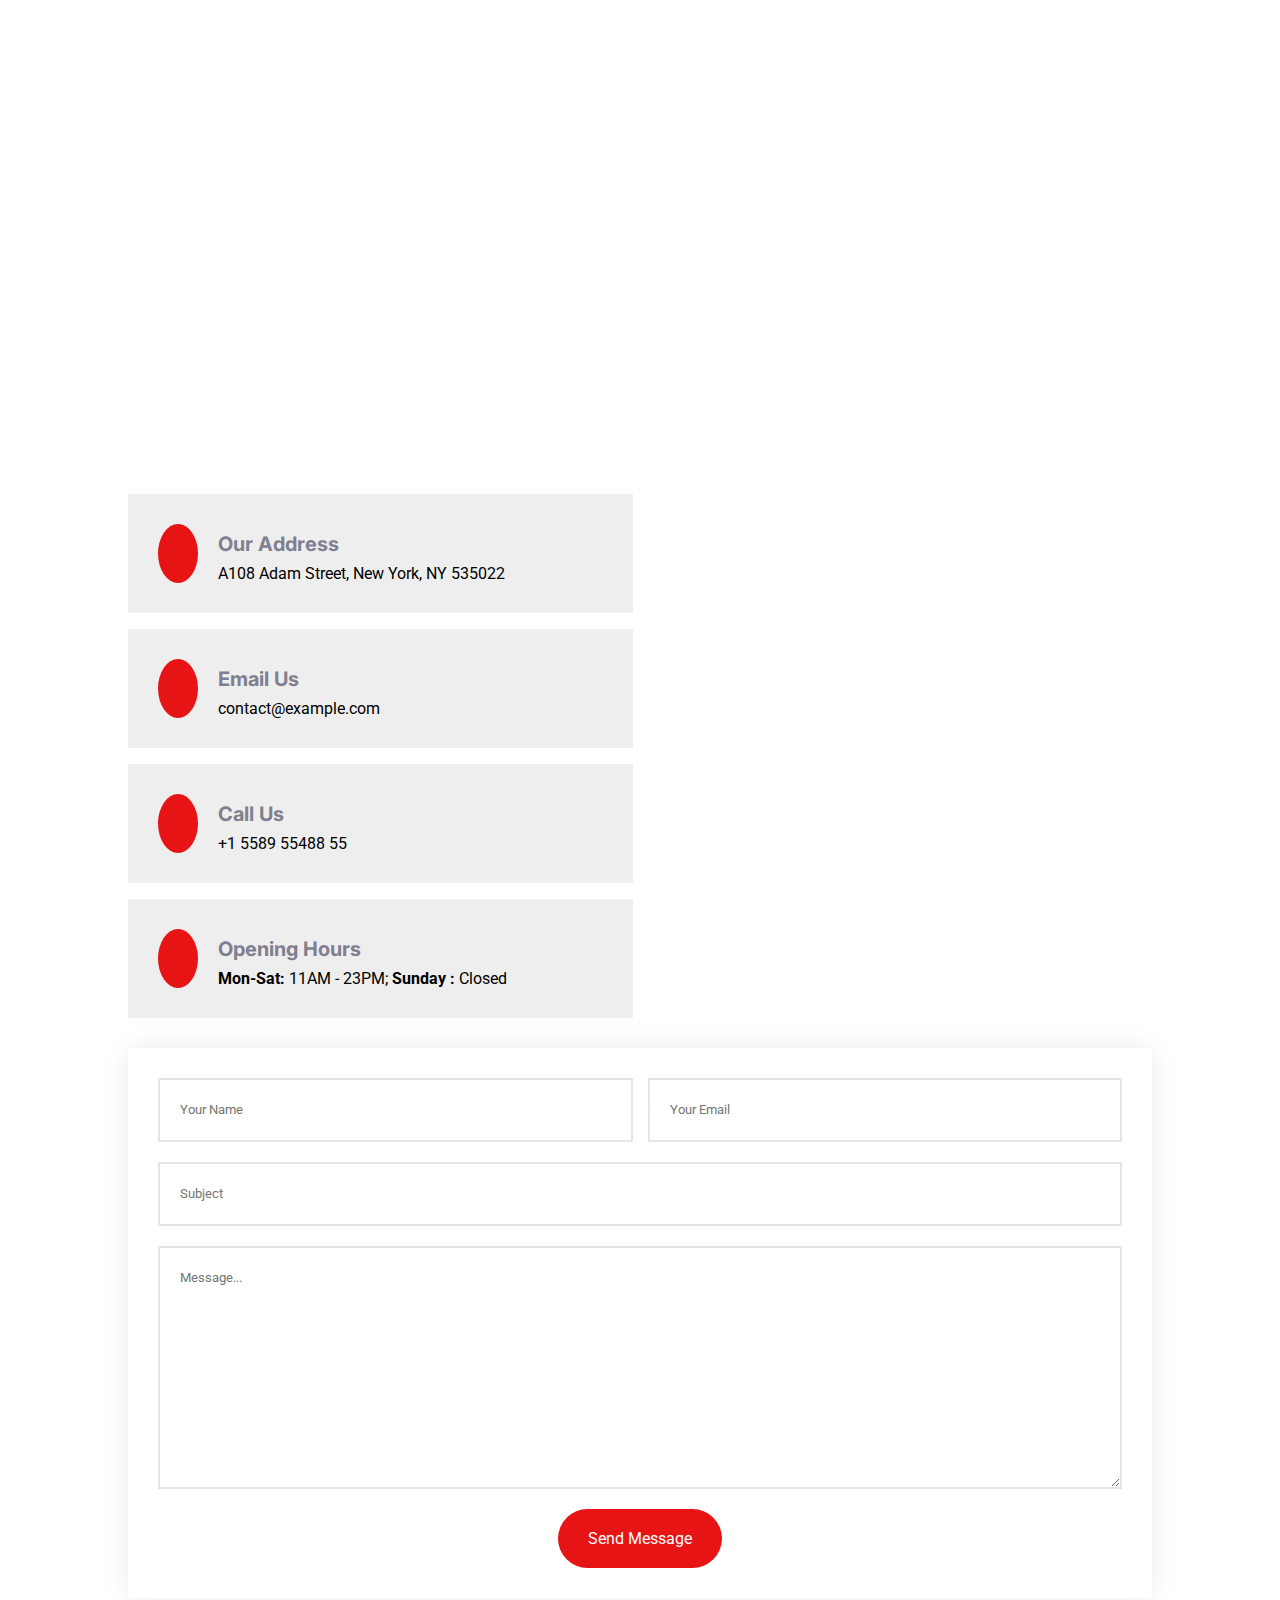
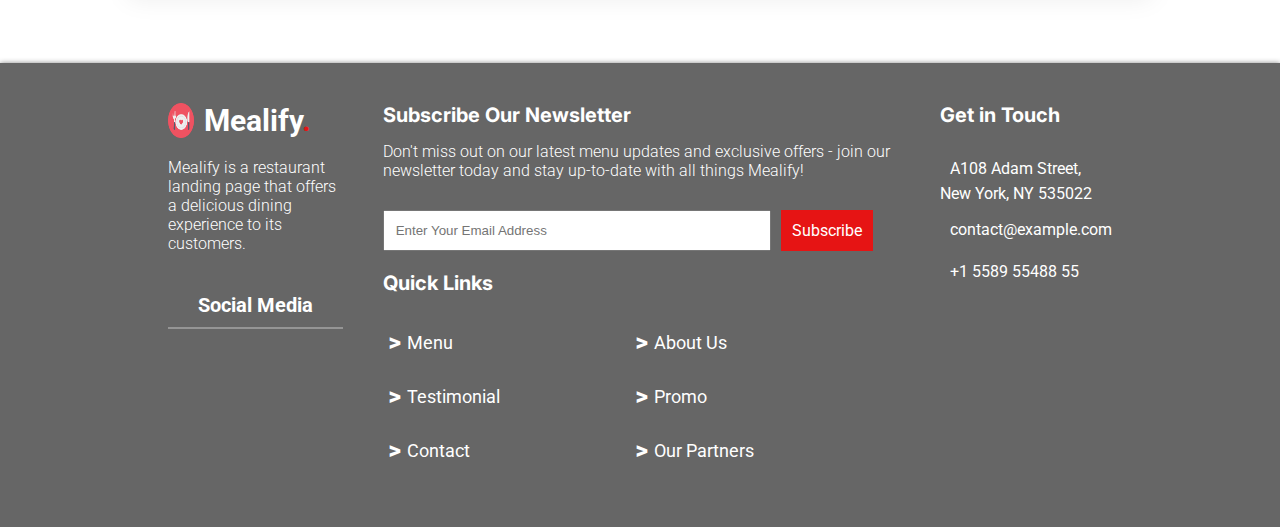
==== commit 2caade3c: "Fix img" ====
--- a/assignment-mealify/index.html
+++ b/assignment-mealify/index.html
@@ -68,7 +68,7 @@
           </div>
         </div>
         <div class="header-image">
-          <img src="/img/hero-img.png" alt="hero-img" />
+          <img src="./img/hero-img.png" alt="hero-img" />
         </div>
       </div>
     </div>
